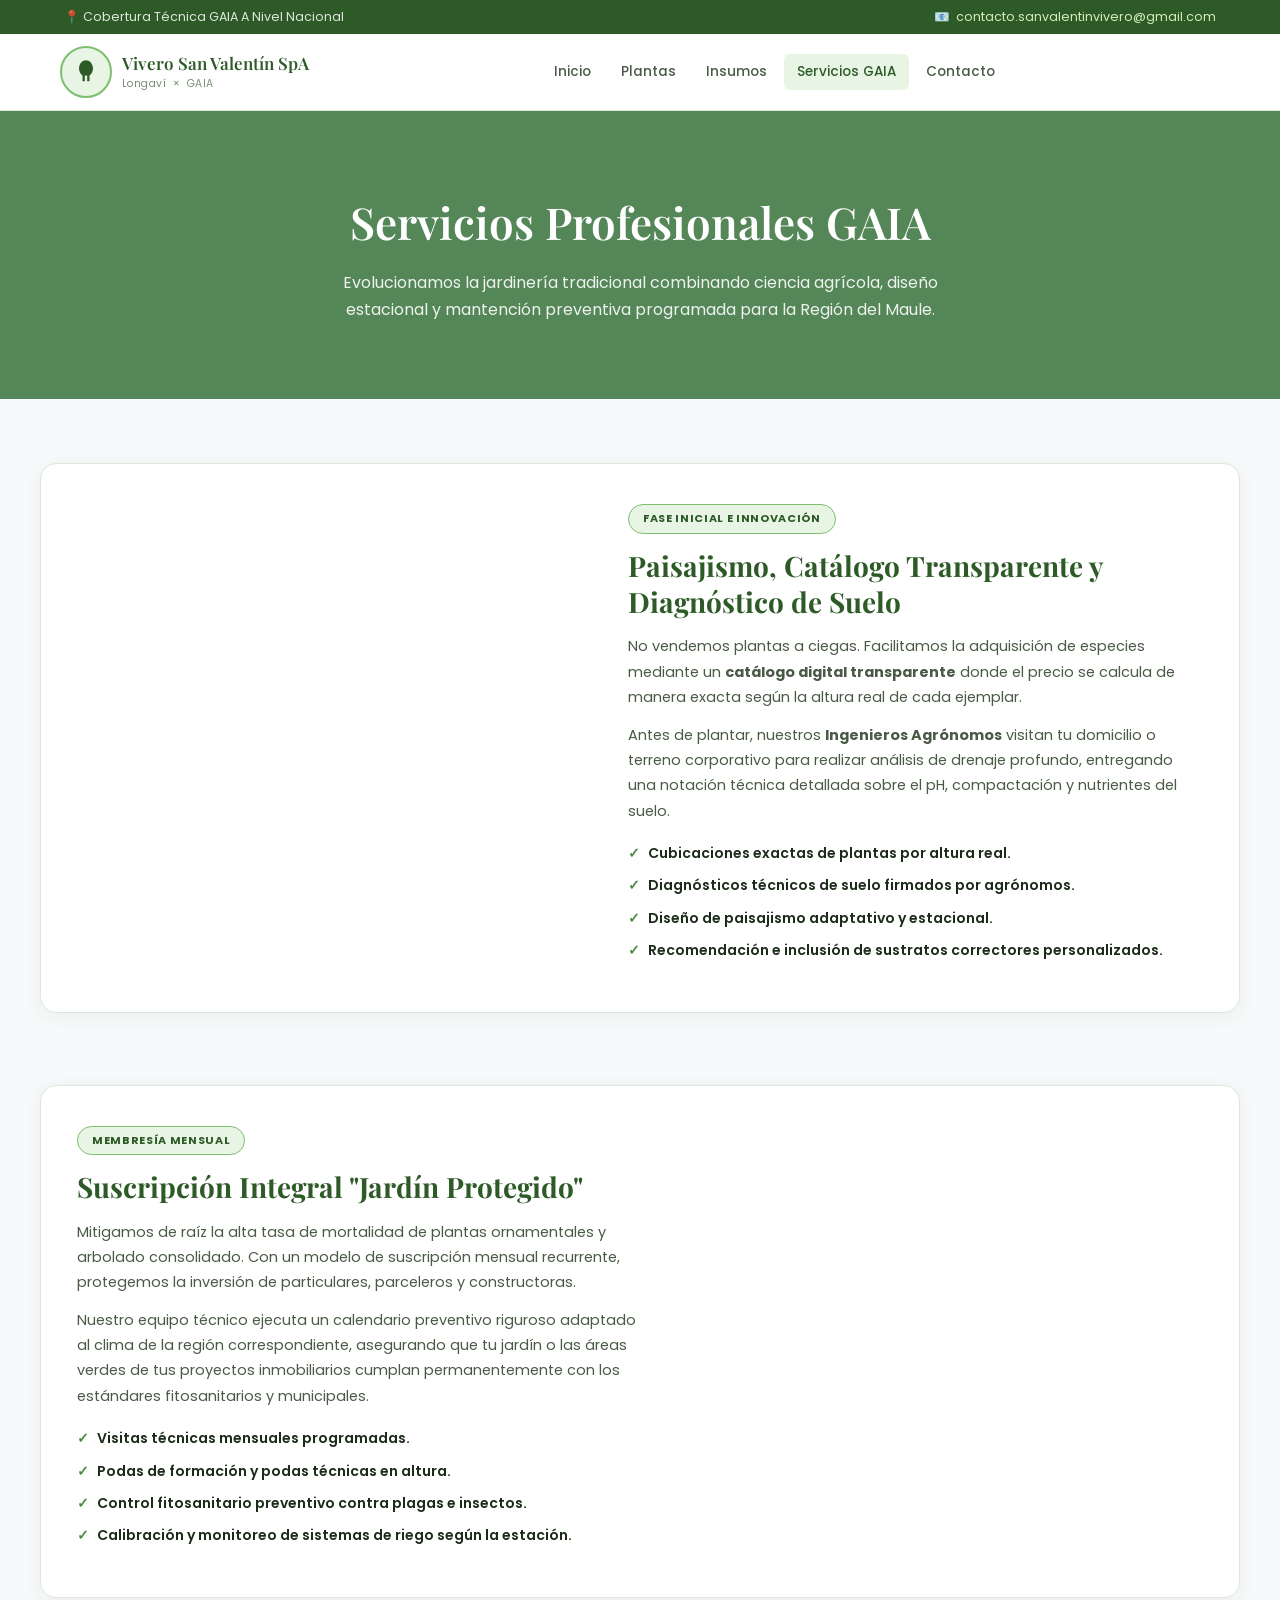
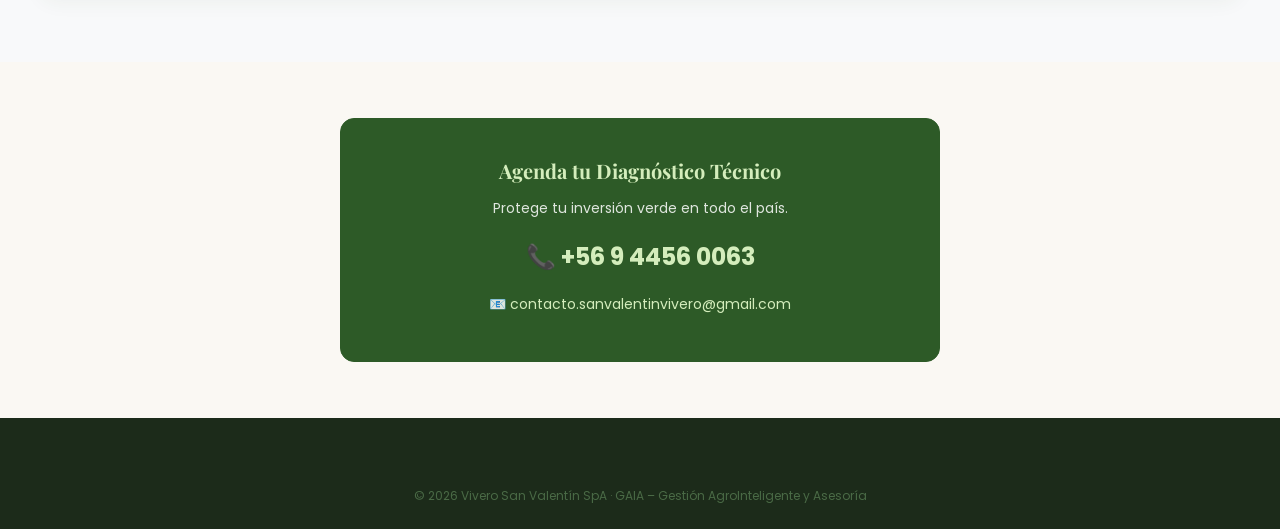
==== gaia.html @ 8f74e5b4 "Primer commit" ====
<!DOCTYPE html>
<html lang="es">
<head>
  <meta charset="UTF-8">
  <meta name="viewport" content="width=device-width, initial-scale=1.0">
  <title>Servicios GAIA – Vivero San Valentín SpA</title>
  <meta name="description" content="Servicios profesionales GAIA para la Región del Maule. Paisajismo y mantención.">
  <link href="https://fonts.googleapis.com/css2?family=Poppins:wght@300;400;500;600;700&family=Playfair+Display:wght@400;600&display=swap" rel="stylesheet">
  <link rel="stylesheet" href="styles.css">
</head>
<body>

<div class="topbar">
  <div class="topbar-container">
    <span>📍 Cobertura Técnica GAIA A Nivel Nacional</span>
    <span>📧 <a href="mailto:contacto.sanvalentinvivero@gmail.com">contacto.sanvalentinvivero@gmail.com</a></span>
  </div>
</div>

<header>
  <div class="header-inner">
    <a class="logo" href="index.html">
      <div class="logo-icon">
        <svg viewBox="0 0 24 24" xmlns="http://www.w3.org/2000/svg">
          <path d="M12 2C9 2 6 5 6 9c0 2.5 1.2 4.7 3 6.1V20h2v-4.9c.3.06.66.1 1 .1s.7-.04 1-.1V20h2v-4.9c1.8-1.4 3-3.6 3-6.1 0-4-3-7-6-7z"/>
        </svg>
      </div>
      <div class="logo-text">
        <span>Vivero San Valentín SpA</span>
        <small>Longaví &nbsp;×&nbsp; GAIA</small>
      </div>
    </a>

    <nav>
      <ul>
        <li><a href="index.html">Inicio</a></li>
        <li><a href="index.html#plantas">Plantas</a></li>
        <li><a href="index.html#sustratos">Insumos</a></li>
        <li><a href="#" class="active">Servicios GAIA</a></li>
        <li><a href="index.html#contacto">Contacto</a></li>
      </ul>
    </nav>
  </div>
</header>

<section class="services-banner" id="servicios-gaia">
  <div class="banner-overlay">
    <h2>Servicios Profesionales GAIA</h2>
    <p>Evolucionamos la jardinería tradicional combinando ciencia agrícola, diseño estacional y mantención preventiva programada para la Región del Maule.</p>
  </div>
</section>

<div class="services-wrapper">
  <div class="services-container">

    <div class="service-row">
      <div class="service-image" style="background-image: url('https://images.unsplash.com/photo-1416879595882-3373a0480b5b?auto=format&fit=crop&q=80&w=600');"></div>
      <div class="service-info">
        <span class="service-tag">Fase Inicial e Innovación</span>
        <h3>Paisajismo, Catálogo Transparente y Diagnóstico de Suelo</h3>
        <p>No vendemos plantas a ciegas. Facilitamos la adquisición de especies mediante un <strong>catálogo digital transparente</strong> donde el precio se calcula de manera exacta según la altura real de cada ejemplar.</p>
        <p>Antes de plantar, nuestros <strong>Ingenieros Agrónomos</strong> visitan tu domicilio o terreno corporativo para realizar análisis de drenaje profundo, entregando una notación técnica detallada sobre el pH, compactación y nutrientes del suelo.</p>
        <ul class="service-list">
          <li>Cubicaciones exactas de plantas por altura real.</li>
          <li>Diagnósticos técnicos de suelo firmados por agrónomos.</li>
          <li>Diseño de paisajismo adaptativo y estacional.</li>
          <li>Recomendación e inclusión de sustratos correctores personalizados.</li>
        </ul>
      </div>
    </div>

    <div class="service-row reverse">
      <div class="service-image" style="background-image: url('https://images.unsplash.com/photo-1585320806297-9794b3e4eeae?auto=format&fit=crop&q=80&w=600');"></div>
      <div class="service-info">
        <span class="service-tag">Membresía Mensual</span>
        <h3>Suscripción Integral "Jardín Protegido"</h3>
        <p>Mitigamos de raíz la alta tasa de mortalidad de plantas ornamentales y arbolado consolidado. Con un modelo de suscripción mensual recurrente, protegemos la inversión de particulares, parceleros y constructoras.</p>
        <p>Nuestro equipo técnico ejecuta un calendario preventivo riguroso adaptado al clima de la región correspondiente, asegurando que tu jardín o las áreas verdes de tus proyectos inmobiliarios cumplan permanentemente con los estándares fitosanitarios y municipales.</p>
        <ul class="service-list">
          <li>Visitas técnicas mensuales programadas.</li>
          <li>Podas de formación y podas técnicas en altura.</li>
          <li>Control fitosanitario preventivo contra plagas e insectos.</li>
          <li>Calibración y monitoreo de sistemas de riego según la estación.</li>
        </ul>
      </div>
    </div>

  </div>
</div>

<section class="contact-section" style="background: var(--cream);">
  <div class="section-inner">
    <div class="contact-grid" style="grid-template-columns: 1fr; max-width: 600px;">
      <div class="contact-box dark" style="text-align: center;">
        <h3>Agenda tu Diagnóstico Técnico</h3>
        <p>Protege tu inversión verde en todo el país.</p>
        <p class="phone" style="font-size: 24px !important; margin: 16px 0;">📞 +56 9 4456 0063</p>
        <p>📧 <a href="mailto:contacto.sanvalentinvivero@gmail.com" style="color: #d4edbc; text-decoration: none;">contacto.sanvalentinvivero@gmail.com</a></p>
      </div>
    </div>
  </div>
</section>

<footer>
  <div class="footer-inner">
    <div class="footer-bottom" style="border-top: none; justify-content: center;">
      <p>© 2026 Vivero San Valentín SpA · GAIA – Gestión AgroInteligente y Asesoría</p>
    </div>
  </div>
</footer>

</body>
</html>
---- styles.css ----
/* ============================================================
   VIVERO MIS TESOROS × GAIA — Hoja de estilos integrada
   ============================================================ */

/* VARIABLES */
:root {
  --green-dark:   #2d5a27;
  --green-mid:    #4a8c3f;
  --green-light:  #7dbf6e;
  --green-pale:   #e8f5e4;
  --cream:        #faf8f3;
  --rose:         #c97b8a;
  --rose-pale:    #fdf0f2;
  --text-dark:    #1c2b1a;
  --text-mid:     #4a5a47;
  --text-light:   #7a8c76;
  --border:       #dde8d9;
  --white:        #ffffff;
  --accent:       #e05c2a;
  --bg-light:     #f8f9fa;
}

/* RESET */
* { margin: 0; padding: 0; box-sizing: border-box; }

body {
  font-family: 'Poppins', sans-serif;
  color: var(--text-dark);
  background: var(--white);
  font-size: 15px;
  line-height: 1.6;
}

/* ============================================================
   TOPBAR (GAIA info)
   ============================================================ */
.topbar {
  background-color: var(--green-dark);
  color: rgba(255,255,255,0.85);
  font-size: 12.5px;
  padding: 7px 5%;
}

.topbar-container {
  display: flex;
  justify-content: space-between;
  max-width: 1200px;
  margin: 0 auto;
  flex-wrap: wrap;
  gap: 6px;
}

.topbar-container span { display: flex; align-items: center; gap: 6px; }
.topbar-container a   { color: #d4edbc; text-decoration: none; }
.topbar-container a:hover { text-decoration: underline; }

/* ============================================================
   ANNOUNCEMENT BAR (Vivero)
   ============================================================ */
.announcement-bar {
  background: #1b5e20;
  color: #fff;
  text-align: center;
  padding: 7px 16px;
  font-size: 12.5px;
  display: flex;
  justify-content: center;
  gap: 32px;
  flex-wrap: wrap;
}

.announcement-bar a { color: #d4edbc; text-decoration: none; font-weight: 500; }
.announcement-bar a:hover { text-decoration: underline; }

/* ============================================================
   HEADER / NAVBAR
   ============================================================ */
header {
  background: var(--white);
  border-bottom: 1.5px solid var(--border);
  position: sticky;
  top: 0;
  z-index: 100;
}

.header-inner {
  max-width: 1200px;
  margin: 0 auto;
  padding: 12px 20px;
  display: flex;
  align-items: center;
  gap: 20px;
}

/* Logo */
.logo {
  display: flex;
  align-items: center;
  gap: 10px;
  text-decoration: none;
  flex-shrink: 0;
}

.logo-icon {
  width: 52px; height: 52px;
  background: var(--green-pale);
  border-radius: 50%;
  display: flex; align-items: center; justify-content: center;
  border: 2px solid var(--green-light);
}

.logo-icon svg { width: 28px; height: 28px; fill: var(--green-dark); }

.logo-text { line-height: 1.2; }

.logo-text span {
  display: block;
  font-family: 'Playfair Display', serif;
  font-size: 17px; font-weight: 600;
  color: var(--green-dark);
}

.logo-text small {
  font-size: 10.5px;
  color: var(--text-light);
  letter-spacing: .04em;
}

/* Nav links */
nav { flex: 1; display: flex; justify-content: center; }

nav ul {
  list-style: none;
  display: flex; gap: 4px;
  flex-wrap: wrap; justify-content: center;
}

nav ul li { position: relative; }

nav ul li a {
  display: block;
  padding: 7px 13px;
  font-size: 13.5px;
  color: var(--text-mid);
  text-decoration: none;
  border-radius: 6px;
  font-weight: 500;
  transition: color .2s, background .2s;
  white-space: nowrap;
}

nav ul li a:hover,
nav ul li a.active { color: var(--green-dark); background: var(--green-pale); }
nav ul li a.nav-accent { color: var(--accent); font-weight: 700; }

/* Dropdown */
.dropdown { position: relative; }

.dropdown-menu {
  display: none;
  position: absolute;
  top: calc(100% + 4px); left: 0;
  background: #fff;
  border: 1px solid var(--border);
  border-radius: 10px;
  min-width: 210px;
  padding: 8px 0;
  box-shadow: 0 8px 24px rgba(0,0,0,.09);
  z-index: 200;
}

.dropdown:hover .dropdown-menu { display: block; }

.dropdown-menu a {
  display: block;
  padding: 8px 18px;
  font-size: 13px;
  color: var(--text-mid);
  text-decoration: none;
  transition: background .15s;
}

.dropdown-menu a:hover { background: var(--green-pale); color: var(--green-dark); }

/* Header actions */
.header-actions { display: flex; align-items: center; gap: 10px; flex-shrink: 0; }

.btn-icon {
  background: none;
  border: 1.5px solid var(--border);
  border-radius: 8px;
  padding: 7px 10px;
  cursor: pointer;
  color: var(--text-mid);
  font-size: 18px;
  display: flex; align-items: center;
  transition: border-color .2s, color .2s;
}

.btn-icon:hover { border-color: var(--green-mid); color: var(--green-dark); }

.btn-pedido {
  background-color: var(--green-dark);
  color: var(--white);
  text-decoration: none;
  padding: 9px 18px;
  border-radius: 7px;
  font-weight: 700;
  font-size: 13px;
  transition: background .3s;
  white-space: nowrap;
}

.btn-pedido:hover { background-color: var(--green-mid); }

.cart-btn { position: relative; }

.cart-count {
  position: absolute;
  top: -6px; right: -6px;
  background: var(--green-dark);
  color: #fff;
  font-size: 10px;
  width: 17px; height: 17px;
  border-radius: 50%;
  display: flex; align-items: center; justify-content: center;
  font-weight: 600;
}

/* Search bar */
.search-bar {
  background: var(--white);
  padding: 14px 20px;
  border-bottom: 1px solid var(--border);
  display: none;
}

.search-bar.open { display: block; }

.search-input-wrap {
  max-width: 600px; margin: 0 auto;
  display: flex; gap: 10px;
}

.search-input-wrap input {
  flex: 1;
  border: 1.5px solid var(--border);
  border-radius: 8px;
  padding: 10px 16px;
  font-size: 14px;
  font-family: 'Poppins', sans-serif;
  color: var(--text-dark);
}

.search-input-wrap input:focus { outline: none; border-color: var(--green-mid); }

.search-input-wrap button {
  background: var(--green-dark); color: #fff;
  border: none; border-radius: 8px;
  padding: 10px 18px; font-size: 13px;
  font-weight: 600; cursor: pointer;
}

/* ============================================================
   BUTTONS (shared)
   ============================================================ */
.btn-primary {
  background: var(--green-dark); color: #fff;
  padding: 13px 28px; border-radius: 8px;
  text-decoration: none; font-weight: 600; font-size: 14px;
  transition: background .2s, transform .15s;
  border: none; cursor: pointer; display: inline-block;
}

.btn-primary:hover { background: var(--green-mid); transform: translateY(-1px); }

.btn-outline {
  background: transparent; color: var(--green-dark);
  padding: 12px 26px; border-radius: 8px;
  text-decoration: none; font-weight: 600; font-size: 14px;
  border: 2px solid var(--green-dark);
  transition: background .2s, color .2s;
  display: inline-block;
}

.btn-outline:hover { background: var(--green-dark); color: #fff; }

/* ============================================================
   HERO
   ============================================================ */
.hero {
  background: linear-gradient(135deg, var(--green-pale) 0%, #f0f9ea 50%, var(--cream) 100%);
  padding: 64px 20px 72px;
  text-align: center;
  position: relative; overflow: hidden;
}

.hero::before {
  content: '🌿'; font-size: 140px;
  position: absolute; top: -20px; right: -10px;
  opacity: .08; line-height: 1;
}

.hero::after {
  content: '🪴'; font-size: 120px;
  position: absolute; bottom: -20px; left: -10px;
  opacity: .07; line-height: 1;
}

.hero-inner { max-width: 700px; margin: 0 auto; position: relative; }

.hero-badge {
  display: inline-block;
  background: var(--green-dark); color: #d4edbc;
  font-size: 11px; font-weight: 600;
  letter-spacing: .08em; padding: 5px 14px;
  border-radius: 20px; text-transform: uppercase;
  margin-bottom: 18px;
}

.hero h1 {
  font-family: 'Playfair Display', serif;
  font-size: clamp(32px, 5vw, 54px);
  font-weight: 600; color: var(--green-dark);
  line-height: 1.15; margin-bottom: 16px;
}

.hero h1 em { font-style: normal; color: var(--green-mid); }

.hero p {
  font-size: 16px; color: var(--text-mid);
  max-width: 480px; margin: 0 auto 28px; line-height: 1.7;
}

.hero-btns { display: flex; gap: 12px; justify-content: center; flex-wrap: wrap; }

/* ============================================================
   QUICK LINKS
   ============================================================ */
.quick-links { background: var(--white); border-bottom: 1px solid var(--border); }

.quick-links-inner {
  max-width: 1200px; margin: 0 auto;
  padding: 0 20px;
  display: flex; justify-content: center;
}

.quick-link {
  display: flex; flex-direction: column; align-items: center;
  gap: 6px; padding: 20px 28px;
  text-decoration: none; color: var(--text-mid);
  font-size: 13px; font-weight: 500;
  border-bottom: 2.5px solid transparent;
  transition: color .2s, border-color .2s;
}

.quick-link:hover,
.quick-link.active { color: var(--green-dark); border-bottom-color: var(--green-dark); }
.quick-link span.icon { font-size: 22px; }

/* ============================================================
   SECTION COMMONS
   ============================================================ */
section { padding: 56px 20px; }

.section-inner { max-width: 1200px; margin: 0 auto; }

.section-header { text-align: center; margin-bottom: 40px; }

.section-header h2 {
  font-family: 'Playfair Display', serif;
  font-size: clamp(24px, 3.5vw, 36px);
  font-weight: 600; color: var(--green-dark); margin-bottom: 8px;
}

.section-header p { color: var(--text-light); font-size: 15px; max-width: 500px; margin: 0 auto; }

.eyebrow {
  font-size: 11px; font-weight: 700;
  letter-spacing: .1em; text-transform: uppercase;
  color: var(--green-mid); margin-bottom: 8px; display: block;
}

/* ============================================================
   CATEGORIES
   ============================================================ */
.categories { background: var(--cream); padding: 48px 20px; }

.cat-grid {
  display: grid;
  grid-template-columns: repeat(auto-fill, minmax(140px, 1fr));
  gap: 14px; max-width: 1200px; margin: 0 auto;
}

.cat-card {
  background: var(--white);
  border: 1px solid var(--border);
  border-radius: 12px; padding: 20px 12px;
  text-align: center; text-decoration: none;
  color: var(--text-dark); font-size: 13px; font-weight: 500;
  transition: box-shadow .2s, background .2s;
}

.cat-card:hover { background: var(--green-pale); box-shadow: 0 4px 16px rgba(45,90,39,.1); }
.cat-card .icon { font-size: 32px; margin-bottom: 8px; display: block; }

/* ============================================================
   PRODUCT GRID
   ============================================================ */
.section-plantas, .section-sustratos { background: var(--white); padding: 56px 20px; }

.product-grid {
  display: grid;
  grid-template-columns: repeat(auto-fill, minmax(200px, 1fr));
  gap: 20px;
}

.product-card {
  background: var(--white);
  border: 1px solid var(--border);
  border-radius: 12px; overflow: hidden;
  transition: box-shadow .2s, transform .2s; cursor: pointer;
}

.product-card:hover { box-shadow: 0 8px 28px rgba(45,90,39,.12); transform: translateY(-3px); }

.product-img {
  width: 100%; aspect-ratio: 1;
  background: var(--green-pale);
  display: flex; align-items: center; justify-content: center;
  font-size: 56px; position: relative; overflow: hidden;
}

.product-img.rose-bg  { background: var(--rose-pale); }
.product-img.cream-bg { background: var(--cream); }

.badge-discount {
  position: absolute; top: 10px; left: 10px;
  background: var(--accent); color: #fff;
  font-size: 10px; font-weight: 700;
  padding: 3px 8px; border-radius: 4px;
}

.product-info { padding: 14px; }

.product-name {
  font-size: 13.5px; font-weight: 600;
  color: var(--text-dark); margin-bottom: 6px; line-height: 1.3;
}

.product-price { display: flex; align-items: center; gap: 8px; flex-wrap: wrap; }

.price-current { font-size: 15px; font-weight: 700; color: var(--green-dark); }
.price-old     { font-size: 12px; color: var(--text-light); text-decoration: line-through; }

.btn-add {
  width: 100%; margin-top: 10px;
  background: var(--green-dark); color: #fff;
  border: none; border-radius: 6px;
  padding: 8px; font-size: 12.5px; font-weight: 600;
  cursor: pointer; transition: background .2s;
  font-family: 'Poppins', sans-serif;
}

.btn-add:hover { background: var(--green-mid); }

.sustratos-footer { text-align: center; margin-top: 32px; }

/* ============================================================
   VITALI+ SECTION
   ============================================================ */
.vitali-section { background: var(--green-dark); padding: 64px 20px; }

.vitali-inner {
  max-width: 1200px; margin: 0 auto;
  display: grid; grid-template-columns: 1fr 1fr;
  gap: 48px; align-items: center;
}

.vitali-text h2 {
  font-family: 'Playfair Display', serif;
  font-size: clamp(26px, 3.5vw, 40px);
  color: #d4edbc; margin-bottom: 14px; line-height: 1.2;
}

.vitali-text p { color: #a8d89a; font-size: 15px; line-height: 1.7; margin-bottom: 24px; }
.vitali-eyebrow { color: #a8d89a !important; }

.btn-light {
  background: #d4edbc; color: var(--green-dark);
  padding: 12px 24px; border-radius: 8px;
  text-decoration: none; font-weight: 700; font-size: 14px;
  display: inline-block; transition: background .2s;
}

.btn-light:hover { background: #fff; }

.vitali-products { display: grid; grid-template-columns: 1fr 1fr; gap: 14px; }

.vitali-product {
  background: rgba(255,255,255,.08);
  border: 1px solid rgba(212,237,188,.2);
  border-radius: 10px; padding: 16px; color: #fff;
}

.vp-name  { font-size: 13px; font-weight: 600; margin-bottom: 4px; color: #d4edbc; }
.vp-price { font-size: 14px; font-weight: 700; }
.vp-old   { font-size: 11px; color: #a8d89a; text-decoration: line-through; }

/* ============================================================
   GAIA — SERVICES BANNER
   ============================================================ */
.services-banner {
  background:
    linear-gradient(rgba(27,94,32,.75), rgba(27,94,32,.75)),
    url('https://images.unsplash.com/photo-1596547609652-9cf5d8d76921?auto=format&fit=crop&q=80&w=1200')
    no-repeat center center / cover;
  min-height: 32vh;
  display: flex; align-items: center; justify-content: center;
  text-align: center; color: var(--white); padding: 40px 20px;
}

.banner-overlay h2 {
  font-family: 'Playfair Display', serif;
  font-size: clamp(26px, 4vw, 44px);
  font-weight: 600; margin-bottom: 12px;
}

.banner-overlay p {
  font-size: 16px; max-width: 680px; margin: 0 auto; opacity: .9; line-height: 1.7;
}

/* ============================================================
   GAIA — SERVICE ROWS
   ============================================================ */
.services-wrapper {
  background: var(--bg-light);
  padding: 64px 20px;
}

.services-container {
  max-width: 1200px; margin: 0 auto;
}

.service-row {
  display: flex;
  align-items: center;
  gap: 48px;
  margin-bottom: 72px;
  background: var(--white);
  border: 1px solid var(--border);
  border-radius: 16px;
  overflow: hidden;
  box-shadow: 0 4px 20px rgba(45,90,39,.06);
}

.service-row:last-child { margin-bottom: 0; }

.service-row.reverse { flex-direction: row-reverse; }

.service-image {
  flex: 0 0 42%;
  min-height: 380px;
  background-size: cover;
  background-position: center;
}

.service-info { flex: 1; padding: 40px 36px; }

.service-tag {
  display: inline-block;
  background: var(--green-pale);
  color: var(--green-dark);
  padding: 5px 14px;
  border-radius: 20px;
  font-size: 11px; font-weight: 700;
  letter-spacing: .06em; text-transform: uppercase;
  margin-bottom: 14px;
  border: 1px solid var(--green-light);
}

.service-info h3 {
  font-family: 'Playfair Display', serif;
  font-size: clamp(20px, 2.5vw, 28px);
  color: var(--green-dark);
  margin-bottom: 14px; line-height: 1.3;
}

.service-info p {
  color: var(--text-mid);
  font-size: 14.5px; line-height: 1.75;
  margin-bottom: 12px;
}

.service-list { list-style: none; margin-top: 18px; }

.service-list li {
  margin-bottom: 10px;
  font-size: 14px; font-weight: 600;
  color: var(--text-dark);
  display: flex; align-items: flex-start; gap: 8px;
}

.service-list li::before {
  content: '✓';
  color: var(--green-mid);
  font-weight: 700; flex-shrink: 0;
}

/* ============================================================
   PROMO BANNER (Plantas Rosadas)
   ============================================================ */
.promo-banner {
  background: var(--rose-pale); padding: 40px 20px;
  border-top: 1px solid #f0d4da; border-bottom: 1px solid #f0d4da;
}

.promo-inner {
  max-width: 1200px; margin: 0 auto;
  display: flex; align-items: center;
  justify-content: space-between; gap: 24px; flex-wrap: wrap;
}

.promo-text h2 {
  font-family: 'Playfair Display', serif;
  font-size: 28px; color: #8b3a4a; margin-bottom: 6px;
}

.promo-text p { color: #b05c6b; font-size: 14px; }

.btn-rose {
  background: #c97b8a; color: #fff;
  padding: 12px 24px; border-radius: 8px;
  text-decoration: none; font-weight: 700; font-size: 14px;
  display: inline-block; margin-top: 14px;
  transition: background .2s;
}

.btn-rose:hover { background: #b0677a; }

.promo-products { display: flex; gap: 12px; flex-wrap: wrap; }

.promo-chip {
  background: var(--white); border: 1px solid #f0d4da;
  border-radius: 8px; padding: 10px 16px;
  font-size: 13px; font-weight: 500; color: #8b3a4a;
  text-decoration: none; transition: background .2s;
}

.promo-chip:hover { background: #f5e0e4; }

/* ============================================================
   WHY US
   ============================================================ */
.why-section { background: var(--white); padding: 56px 20px; }

.why-grid {
  max-width: 1000px; margin: 0 auto;
  display: grid; grid-template-columns: repeat(auto-fill, minmax(200px, 1fr));
  gap: 24px; text-align: center;
}

.why-card { padding: 28px 20px; }
.why-icon { font-size: 36px; margin-bottom: 12px; display: block; }
.why-card h3 { font-size: 15px; font-weight: 700; color: var(--green-dark); margin-bottom: 6px; }
.why-card p  { font-size: 13px; color: var(--text-light); line-height: 1.6; }

/* ============================================================
   BLOG
   ============================================================ */
.blog-section { background: var(--white); padding: 56px 20px; }

.blog-grid {
  display: grid;
  grid-template-columns: repeat(auto-fill, minmax(240px, 1fr));
  gap: 20px; max-width: 1200px; margin: 0 auto;
}

.blog-card {
  border: 1px solid var(--border); border-radius: 12px;
  overflow: hidden; text-decoration: none; color: var(--text-dark);
  transition: box-shadow .2s;
}

.blog-card:hover { box-shadow: 0 6px 20px rgba(45,90,39,.1); }

.blog-img {
  width: 100%; aspect-ratio: 16/9;
  background: var(--green-pale);
  display: flex; align-items: center; justify-content: center;
  font-size: 48px;
}

.blog-body { padding: 16px; }
.blog-body h3 { font-size: 14px; font-weight: 600; line-height: 1.4; color: var(--text-dark); margin-bottom: 8px; }
.blog-body span { font-size: 12px; color: var(--green-mid); font-weight: 600; }

/* ============================================================
   FAQ
   ============================================================ */
.faq-section { background: var(--cream); padding: 56px 20px; }
.faq-inner   { max-width: 780px; margin: 0 auto; }

.faq-item { border-bottom: 1px solid var(--border); }

.faq-q {
  width: 100%; background: none; border: none;
  text-align: left; padding: 18px 0;
  font-size: 14.5px; font-weight: 600;
  color: var(--text-dark); cursor: pointer;
  display: flex; justify-content: space-between; align-items: center; gap: 12px;
  font-family: 'Poppins', sans-serif;
}

.faq-q .arrow { font-size: 18px; color: var(--green-mid); transition: transform .3s; flex-shrink: 0; }
.faq-q.open .arrow { transform: rotate(45deg); }

.faq-a {
  font-size: 13.5px; color: var(--text-mid);
  line-height: 1.7; padding-bottom: 16px; display: none;
}

.faq-a.show { display: block; }

/* ============================================================
   CONTACT SECTION (combinado Vivero + GAIA)
   ============================================================ */
.contact-section { background: var(--green-pale); padding: 56px 20px; }

.contact-grid {
  display: grid;
  grid-template-columns: repeat(auto-fit, minmax(280px, 1fr));
  gap: 24px; max-width: 1200px; margin: 0 auto;
}

.contact-box {
  background: var(--white);
  border: 1px solid var(--border);
  border-radius: 14px; padding: 36px;
}

.contact-box.dark {
  background: var(--green-dark); color: var(--white);
  border-color: var(--green-dark);
}

.contact-box h3 {
  font-family: 'Playfair Display', serif;
  font-size: 20px; color: var(--green-dark); margin-bottom: 10px;
}

.contact-box.dark h3 { color: #d4edbc; }

.contact-box p { font-size: 14px; color: var(--text-mid); line-height: 1.7; margin-bottom: 8px; }
.contact-box.dark p { color: rgba(255,255,255,.85); }

.contact-box .phone {
  font-size: 18px !important; font-weight: 700;
  color: var(--green-dark) !important; margin-top: 6px;
}

.contact-box.dark .phone { color: #d4edbc !important; }

.map-placeholder {
  background: var(--white); border-radius: 12px;
  border: 1px solid var(--border);
  min-height: 200px;
  display: flex; flex-direction: column;
  align-items: center; justify-content: center;
  gap: 10px; color: var(--text-light);
  font-size: 14px; text-align: center; padding: 24px;
}

.map-placeholder .pin { font-size: 42px; }
.map-placeholder strong { color: var(--green-dark); font-size: 16px; }
.map-placeholder small  { font-size: 12px; color: var(--text-light); }

.map-link {
  display: inline-block; margin-top: 10px;
  background: var(--green-dark); color: #fff;
  padding: 10px 20px; border-radius: 7px;
  text-decoration: none; font-size: 13px; font-weight: 600;
}

.map-link:hover { background: var(--green-mid); }
.map-link-top { margin-top: 18px; }

/* ============================================================
   FOOTER
   ============================================================ */
footer {
  background: var(--text-dark); color: #a8c4a4;
  padding: 48px 20px 24px;
}

.footer-inner { max-width: 1200px; margin: 0 auto; }

.footer-grid {
  display: grid;
  grid-template-columns: 2fr 1fr 1fr 1.5fr;
  gap: 32px; margin-bottom: 36px;
}

.footer-brand .brand-name {
  font-family: 'Playfair Display', serif;
  font-size: 20px; color: #fff; margin-bottom: 10px;
}

.footer-brand p { font-size: 13px; line-height: 1.7; color: #7a9e76; margin-bottom: 16px; }

.footer-social { display: flex; gap: 10px; }

.footer-social a {
  width: 34px; height: 34px;
  border: 1px solid #3a5436; border-radius: 7px;
  display: flex; align-items: center; justify-content: center;
  color: #a8c4a4; font-size: 16px; text-decoration: none;
  transition: background .2s, color .2s;
}

.footer-social a:hover { background: var(--green-mid); color: #fff; border-color: var(--green-mid); }

.footer-col h4 {
  font-size: 12px; font-weight: 700;
  letter-spacing: .08em; text-transform: uppercase;
  color: #d4edbc; margin-bottom: 14px;
}

.footer-col ul { list-style: none; }
.footer-col ul li { margin-bottom: 8px; }

.footer-col ul li a {
  color: #7a9e76; text-decoration: none;
  font-size: 13px; transition: color .2s;
}

.footer-col ul li a:hover { color: #d4edbc; }

.footer-newsletter p { font-size: 13px; color: #7a9e76; margin-bottom: 12px; line-height: 1.5; }

.newsletter-form { display: flex; gap: 8px; }

.newsletter-form input {
  flex: 1;
  background: rgba(255,255,255,.07);
  border: 1px solid #3a5436; border-radius: 7px;
  padding: 9px 13px; color: #fff;
  font-size: 13px; font-family: 'Poppins', sans-serif;
}

.newsletter-form input::placeholder { color: #5a7a56; }
.newsletter-form input:focus { outline: none; border-color: var(--green-light); }

.newsletter-form button {
  background: var(--green-mid); color: #fff;
  border: none; border-radius: 7px;
  padding: 9px 16px; font-size: 13px; font-weight: 600;
  cursor: pointer; transition: background .2s;
  white-space: nowrap; font-family: 'Poppins', sans-serif;
}

.newsletter-form button:hover { background: var(--green-light); }

.footer-bottom {
  border-top: 1px solid #2a3d28; padding-top: 20px;
  display: flex; justify-content: space-between;
  align-items: center; flex-wrap: wrap; gap: 10px;
}

.footer-bottom p { font-size: 12px; color: #4a6a46; }

.pay-icons { display: flex; gap: 8px; font-size: 11px; color: #4a6a46; }

/* ============================================================
   TOAST
   ============================================================ */
.toast {
  position: fixed; bottom: 24px; right: 24px;
  background: var(--green-dark); color: #d4edbc;
  padding: 12px 20px; border-radius: 10px;
  font-size: 14px; font-weight: 500; z-index: 999;
  transform: translateY(80px); opacity: 0;
  transition: all .35s; pointer-events: none;
}

.toast.show { transform: translateY(0); opacity: 1; }

/* ============================================================
   RESPONSIVE
   ============================================================ */
@media (max-width: 900px) {
  .vitali-inner        { grid-template-columns: 1fr; }
  .footer-grid         { grid-template-columns: 1fr 1fr; }
  .service-row,
  .service-row.reverse { flex-direction: column; }
  .service-image       { min-height: 260px; width: 100%; flex: none; }
  .service-info        { padding: 28px 24px; }
}

@media (max-width: 640px) {
  nav                  { display: none; }
  .hero                { padding: 40px 16px 52px; }
  .quick-links-inner   { overflow-x: auto; }
  .quick-link          { padding: 14px 16px; font-size: 12px; }
  .footer-grid         { grid-template-columns: 1fr; }
  .announcement-bar    { gap: 8px; font-size: 11.5px; }
  .promo-inner         { flex-direction: column; }
  .topbar-container    { flex-direction: column; gap: 2px; font-size: 11.5px; }
}
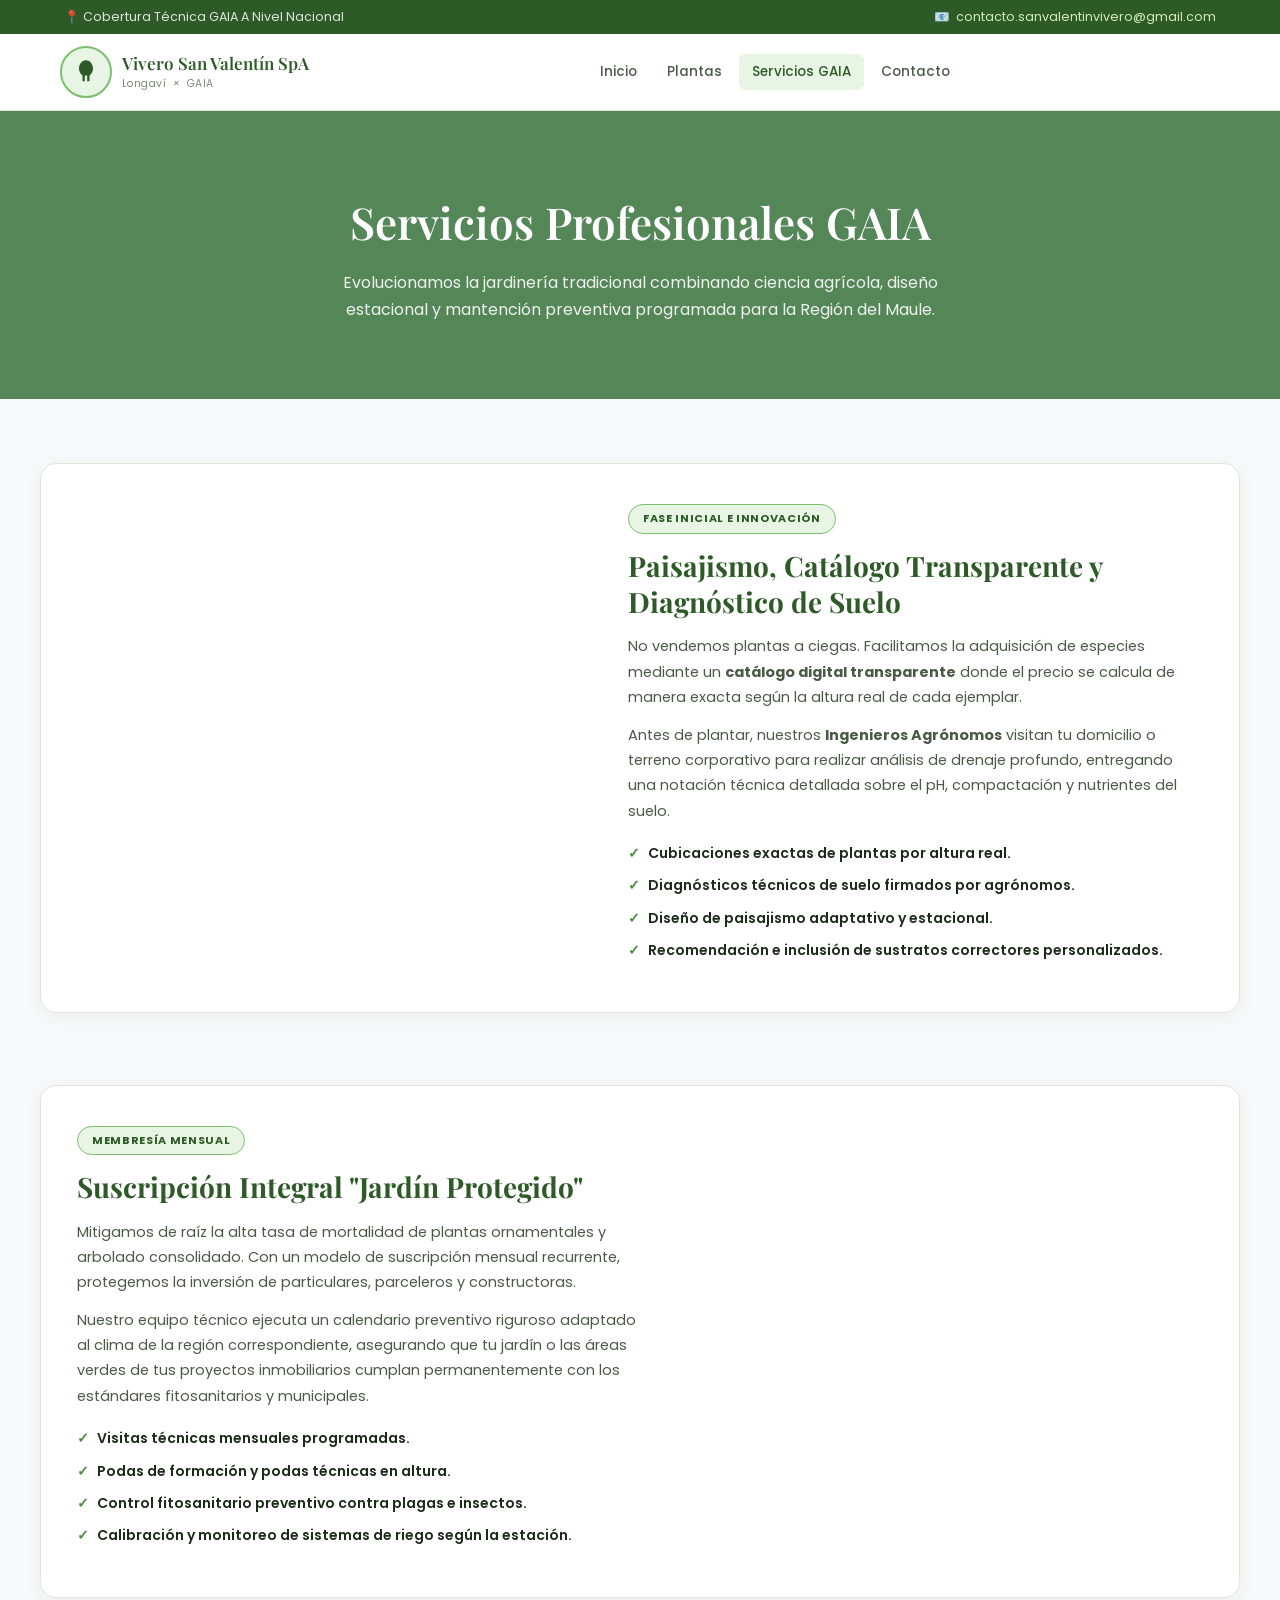
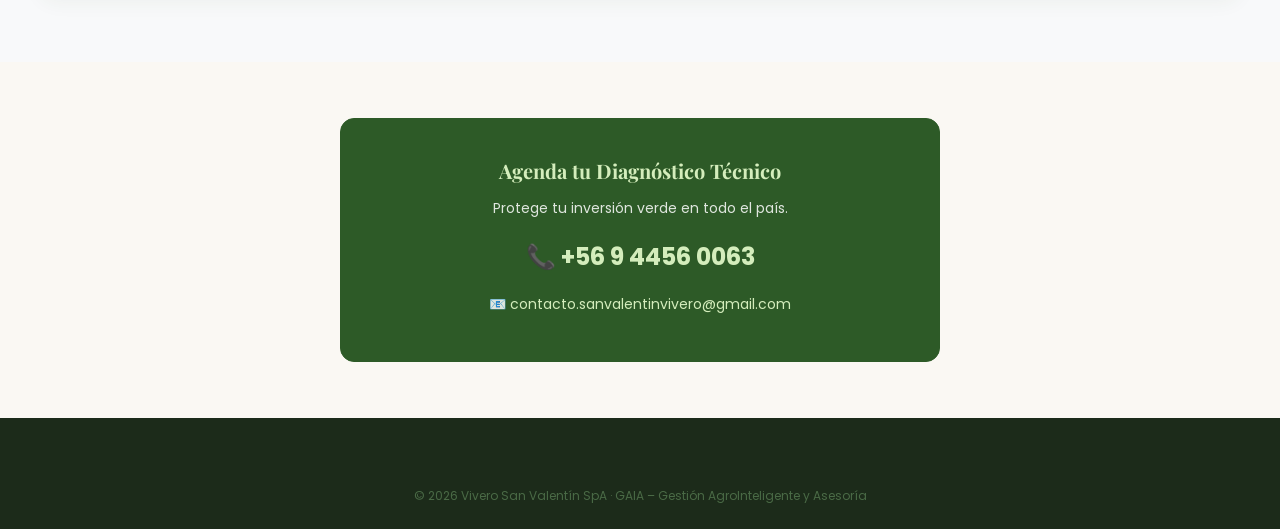
==== commit ee92d98b: "Segundo Commit: Agregar imágenes de productos y actualizar estilos" ====
--- a/gaia.html
+++ b/gaia.html
@@ -35,7 +35,6 @@
       <ul>
         <li><a href="index.html">Inicio</a></li>
         <li><a href="index.html#plantas">Plantas</a></li>
-        <li><a href="index.html#sustratos">Insumos</a></li>
         <li><a href="#" class="active">Servicios GAIA</a></li>
         <li><a href="index.html#contacto">Contacto</a></li>
       </ul>
@@ -54,7 +53,7 @@
   <div class="services-container">
 
     <div class="service-row">
-      <div class="service-image" style="background-image: url('https://images.unsplash.com/photo-1416879595882-3373a0480b5b?auto=format&fit=crop&q=80&w=600');"></div>
+      <div class="service-image" style="background-image: url('assets/gaia-1.png');"></div>
       <div class="service-info">
         <span class="service-tag">Fase Inicial e Innovación</span>
         <h3>Paisajismo, Catálogo Transparente y Diagnóstico de Suelo</h3>
--- a/styles.css
+++ b/styles.css
@@ -425,10 +425,20 @@
 .product-card:hover { box-shadow: 0 8px 28px rgba(45,90,39,.12); transform: translateY(-3px); }
 
 .product-img {
-  width: 100%; aspect-ratio: 1;
+  width: 100%; 
+  aspect-ratio: 1;
   background: var(--green-pale);
-  display: flex; align-items: center; justify-content: center;
-  font-size: 56px; position: relative; overflow: hidden;
+  display: flex; 
+  align-items: center; 
+  justify-content: center;
+  font-size: 56px; 
+  position: relative; 
+  overflow: hidden;
+  
+  /* 👇 Estas son las 3 líneas nuevas que ajustan la imagen 👇 */
+  background-size: cover;
+  background-position: center;
+  background-repeat: no-repeat;
 }
 
 .product-img.rose-bg  { background: var(--rose-pale); }
